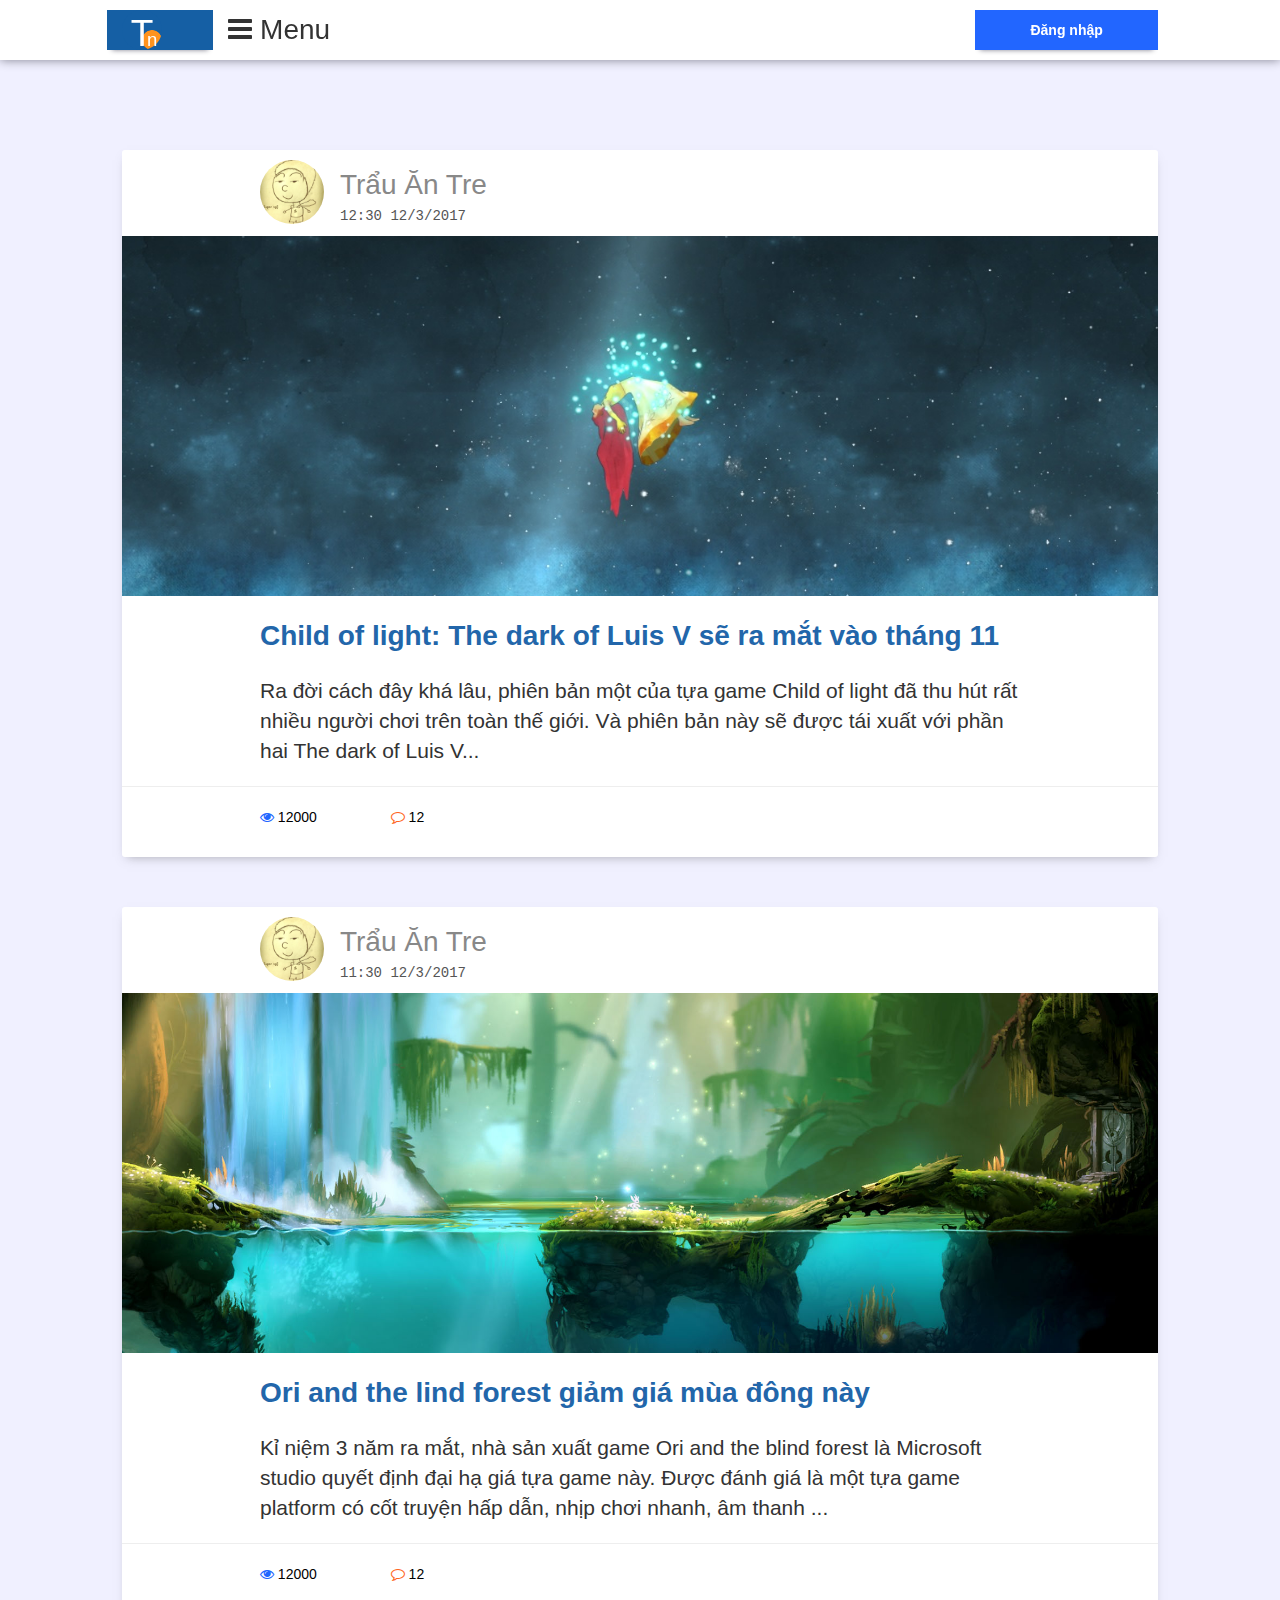
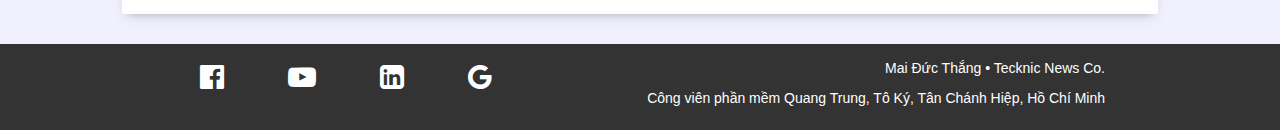
==== Frontend/index.html @ a18428ec "Theme v1" ====
<!DOCTYPE html>
<html lang="en">
<head>
    <meta charset="UTF-8">
    <title>Tecknic | Tin tức công nghệ mỗi ngày</title>
    <meta name="viewport" content="width=device-width, initial-scale=1">
    <link rel="stylesheet" href="bootstrap/css/bootstrap.min.css">
    <link rel="stylesheet" href="mainstyle.css">
    <link rel="stylesheet" href="indexStyle.css">
    <link rel="stylesheet" href="font-awesome/css/font-awesome.min.css">
    <script src="jquery.min.js" type="application/javascript"></script>
    <script src="bootstrap/js/bootstrap.min.js" type="application/javascript"></script>
</head>
<body>
<header>
    <div class="hidden-xs hidden-sm hidden-md col-lg-1"></div>
    <div class="logocontain shadow col-xs-2 col-sm-2 col-md-1 col-lg-1">
        <a href="index.html">
            <img src="img/logo.svg"/>
        </a>
    </div>
    <div class="col-xs-4 col-sm-4 col-md-5 col-lg-4">
        <div class="menuButton"><i class="fa fa-bars"></i> Menu</div>
    </div>
    <div class="col-xs-2 col-sm-4 col-md-4 col-lg-3"></div>
    <div class="col-xs-4 col-sm-2 col-md-2 col-lg-2">
        <a href="login.html">
            <div class="button buttonPrimary shadow">Đăng nhập</div>
        </a>
    </div>
    <div class="hidden-xs hidden-sm hidden-md col-lg-1"></div>
</header>
<div class="main selfclear">
    <div class="hidden-xs hidden-sm col-md-1 col-lg-1"></div>
    <div class="postContaint col-xs-12 col-sm-12 col-md-10 col-lg-10">
        <div class="post">
            <div class="postInfo fixPadding widthNarrow selfclear">
                <div class="avatar">
                    <img src="img/avartar01.jpg">
                </div>
                <div class="info">
                    <a><span class="poster">Trẩu Ăn Tre</span></a>
                    <br/>
                    <span class="datepost">12:30 12/3/2017</span>
                </div>
            </div>
            <div class="postImage">
                <img src="img/cover02.jpg">
            </div>
            <div class="postTitle fixPadding widthNarrow">
                <a href="#">Child of light: The dark of Luis V sẽ ra mắt vào tháng 11</a>
            </div>
            <div class="postBody fixPadding widthNarrow">
                <a>
                    Ra đời cách đây khá lâu, phiên bản một của tựa game Child of light đã thu hút rất nhiều người chơi
                    trên toàn thế giới. Và phiên bản này sẽ được tái xuất với phần hai The dark of Luis V...
                </a>
            </div>
            <hr/>
            <div class="postControl fixPadding widthNarrow">
                <span><i class="fa fa-eye"></i> 12000</span>
                <span><i class="fa fa-comment-o"></i> 12</span>
            </div>
        </div>
        <div class="post">
            <div class="postInfo fixPadding widthNarrow selfclear">
                <div class="avatar">
                    <img src="img/avartar01.jpg">
                </div>
                <div class="info">
                    <a><span class="poster">Trẩu Ăn Tre</span></a>
                    <br/>
                    <span class="datepost">11:30 12/3/2017</span>
                </div>
            </div>
            <div class="postImage">
                <img src="img/cover01.jpg">
            </div>
            <div class="postTitle fixPadding widthNarrow">
                <a href="#">Ori and the lind forest giảm giá mùa đông này</a>
            </div>
            <div class="postBody fixPadding widthNarrow">
                <a>
                    Kỉ niệm 3 năm ra mắt, nhà sản xuất game Ori and the blind forest là Microsoft studio quyết định đại
                    hạ giá tựa game này. Được đánh giá là một tựa game platform có cốt truyện hấp dẫn, nhịp chơi nhanh,
                    âm thanh ...
                </a>
            </div>
            <hr/>
            <div class="postControl fixPadding widthNarrow">
                <span><i class="fa fa-eye"></i> 12000</span>
                <span><i class="fa fa-comment-o"></i> 12</span>
            </div>
        </div>
    </div>
    <div class="hidden-xs hidden-sm col-md-1 col-lg-1"></div>
</div>
<footer class="selfclear">
    <div>
        <div class="footerlink col-xs-12 col-sm-12 col-md-5 col-lg-5">
            <a><span class="fa fa-facebook-official"></span></a>
            <a><span class="fa fa-youtube-play"></span></a>
            <a><span class="fa fa-linkedin-square"></span></a>
            <a><span class="fa fa-google"></span></a>
        </div>
        <div class="footercontactinfo col-xs-12 col-sm-12 col-md-7 col-lg-7">
            <p>Mai Đức Thắng &bullet; Tecknic News Co.</p>
            <p>Công viên phần mềm Quang Trung, Tô Ký, Tân Chánh Hiệp, Hồ Chí Minh</p>
        </div>
    </div>
</footer>
</body>
</html>
---- Frontend/mainstyle.css ----
body{
    background-color: #f0f0ff;
    min-width: 320px;
    font-family: sans-serif;
}
a {
    cursor: pointer;
}
body::-webkit-scrollbar{
    width: 6px;
    height: 6px;
}

body::-webkit-scrollbar-track{
    background-color: rgba(155,155,155,0.8);
}

body::-webkit-scrollbar-thumb{
    background-color: #2266aa;
}
.shadow {
    box-shadow: 0px 5px 5px -5px #80808f;
}
/*hearder*/
header {
    min-width: 320px;
    width: 100%;
    height: 60px;
    padding: 10px 0px;
    background-color: #ffffff;
    box-shadow: 0px 0px 10px #80808f;
    position: fixed;
    top: 0px;
    z-index: 10;
}
header>div{
    height: 40px;
}
.logocontain {
    background-color: #155fa4;
}
header img{
    height: 100%;
}
.menuButton {
    cursor: pointer;
    height: 100%;
    font-size: 2em;
    overflow: hidden;
}

/*main body*/
.main {
    width: 100%;
    margin-top: 100px;
}
.widthNarrow{
    margin: 0px auto;
    max-width: 780px;
}
.selfclear:after{
    content: "";
    clear: both;
    display: table;
}

/*footer*/
footer{
    min-width: 320px;
    padding: 1em;
    color: #ffffff;
    margin-top: 30px;
    background-color: #333333;
}
footer>div{
    margin: 0px auto;
    max-width: 960px;
}
.footerlink {
    text-align: center;
    letter-spacing: 1em;
    font-size: 2em;
}
.footerlink a{
    color: #ffffff;
}
.footercontactinfo{
    font-size: 1em;
}
@media screen and (min-width: 992px){
    .footercontactinfo{
        text-align: right;
    }
}
@media screen and (max-width: 992px){
    .footercontactinfo{
        text-align: center;
    }
}

/*button*/
.button{
    cursor: pointer;
    height: 40px;
    padding: 0px 10px;
    font-family: sans-serif;
    font-weight: 600;
    text-align: center;
    color: #333333;
    background-color: #ffffff;
    border: 2px solid #666666;
    line-height: 40px;
    overflow: hidden;
}
.button:hover{

}

.buttonPrimary {
    color: #ffffff;
    background-color: #2266ff;
    border: 0px;
}
.buttonPrimary:hover{
    background-color: #1133ff;
}

/*form*/
.formContain {
    margin: 0 auto;
    max-width: 640px;
    padding: 50px;
    margin-top: 50px;
    border-radius: 3px;
    box-shadow: 0px 5px 10px -5px rgba(100,100,100,0.5);
    background-color: #ffffff;
}
.formContain>div {
    margin-top: 25px;
}
.inputText input{
    width: 100%;
    font-size: 1.5em;
    padding: 0px 10px;
    border: 0px solid #ffffff;
    border-left: 2px solid #2266aa;
    transition: border 0.5s, background 0.5s;
}
.inputText input:focus{
    outline: 0px;
    border-left: 4px solid #2266ff;
    background-color: #eeeeee;
}
label {
    display: block;
    color: #666666;
}
---- Frontend/indexStyle.css ----
.post {
    width: 100%;
    background-color: #ffffff;
}
.post {
    margin-top: 50px;
    width: 100%;
    border-radius: 3px;
    box-shadow: 0px 5px 10px -5px rgba(100,100,100,0.5);
    padding-top: 10px;
}
.fixPadding{
    padding: 0px 10px;
}

/*post info*/
.postInfo{
}
.avatar{
    width: 64px;
    height: 64px;
    float: left;
    margin-right: 16px;
    position: relative;
    overflow: hidden;
    border-radius: 50%;
}
.avatar img {
    width: 100%;
    position: relative;
    top: 50%;
    transform: translate(0%,-50%);

}
.info{
    position: relative;
    min-height: 64px;
    padding: 5px 0px 0px 0px;
}
.info a {
    color: #888888;
}
.poster {
    font-size: 2em;
    margin-right: 10px;
}
.datepost{
    font-size: 1em;
    color: #555555;
    font-family: monospace;
}

/*post image*/
.postImage{
    width: 100%;
    overflow: hidden;
    position: relative;
    margin-top: 10px;
}
@media screen and (min-width: 768px){
    .postImage{
        height: 360px;
    }
}
@media screen and (max-width: 768px){
    .postImage{
        height: 50vw;
    }
}
@media screen and (max-width: 320px){
    .postImage{
        height: 160px;
    }
}
.postImage img {
    width: 100%;
    position: relative;
    top: 50%;
    transform: translate(0%,-50%);
}

/*post Title*/
.postTitle {
    margin-top: 20px;
}
.postTitle a {
    font-size: 2em;
    font-weight: 600;
    color: #2266aa;
}


/*post body*/
.postBody {
    margin-top: 20px;
}
.postBody a {
    font-size: 1.5em;
    color: #333333;
    text-decoration: none;
}

/*post control*/
.postControl {
    min-height: 50px;
    margin-top: 20px;
}
.postControl span {
    font-size: 1em;
    color: #000000;
    text-decoration: none;
    padding-right: 5em;
}
.postControl .fa-eye {
    color: #2266ff;
}
.postControl .fa-comment-o {
    color: #ff6622;
}
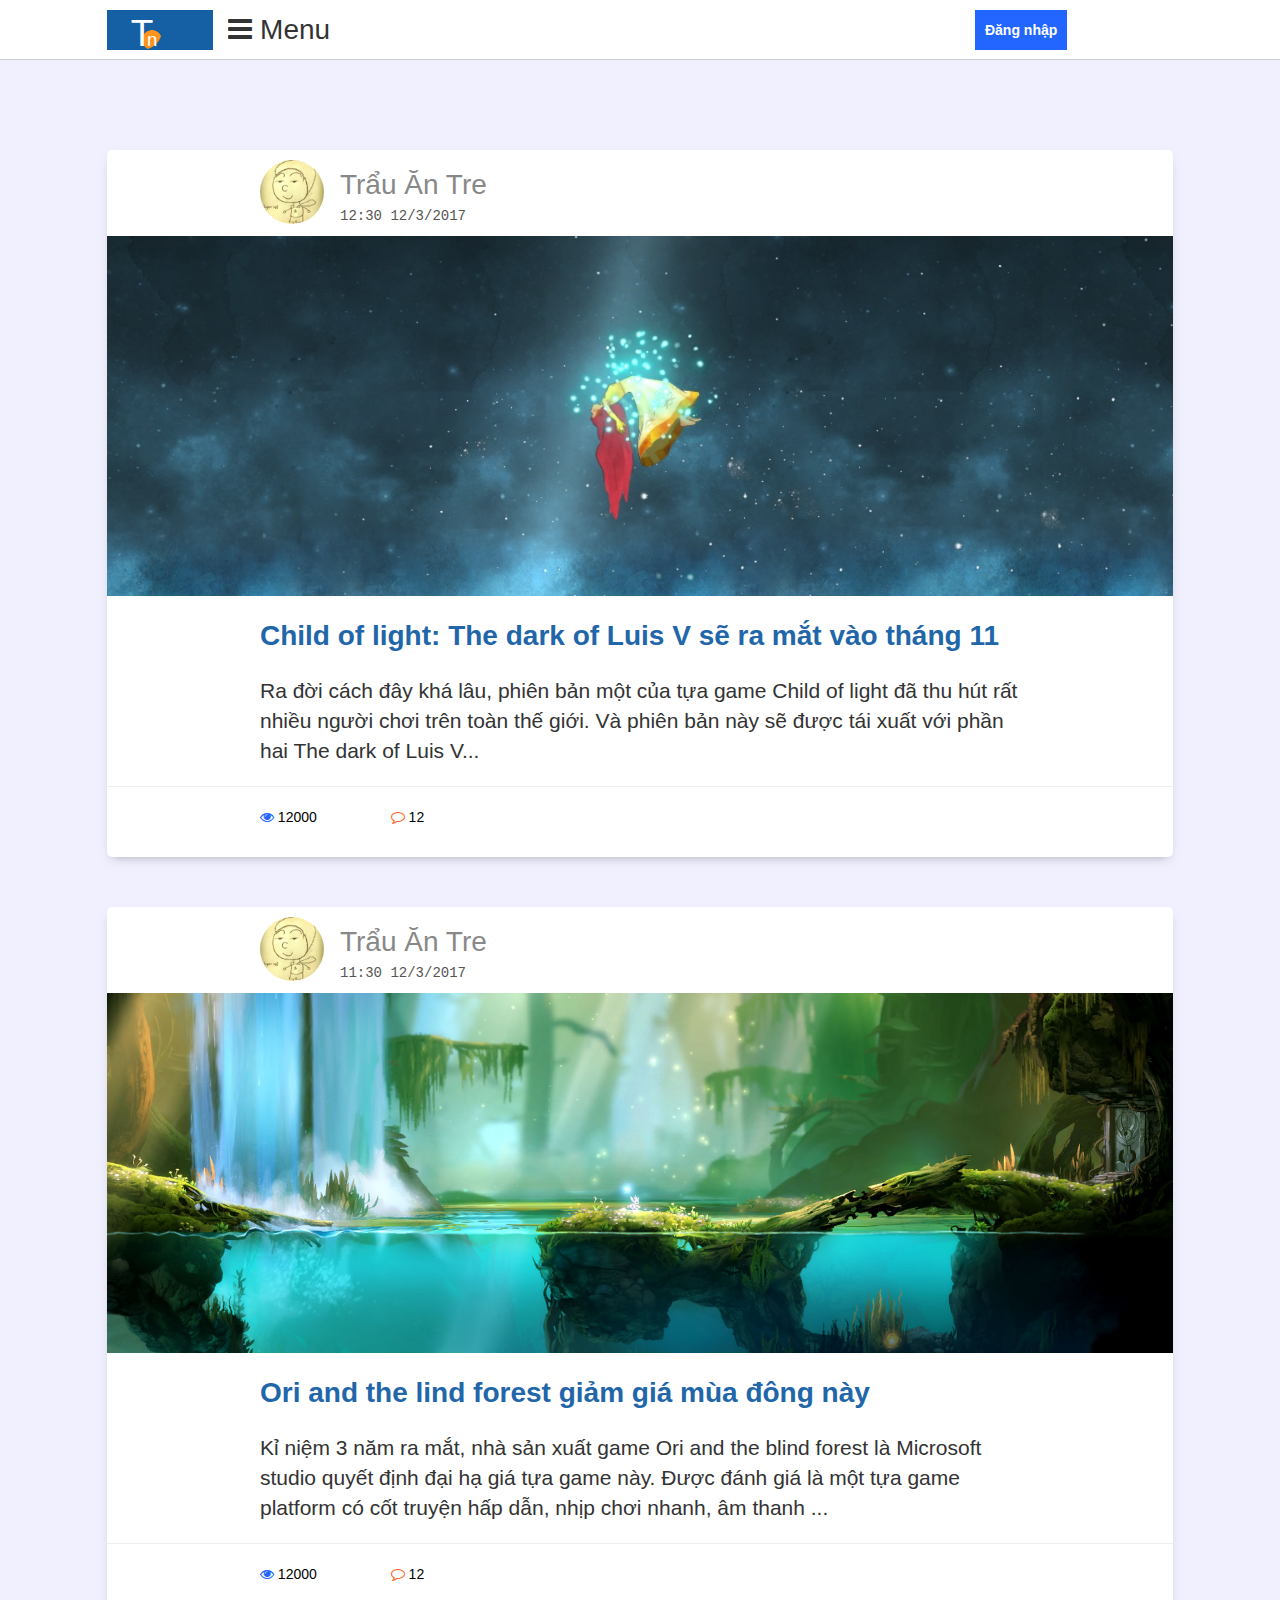
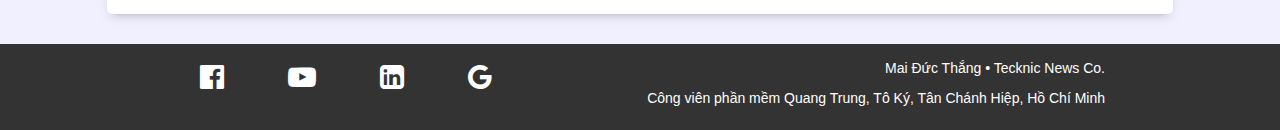
==== commit 27adde7d: "Cập nhập giao diện và database" ====
--- a/Frontend/index.html
+++ b/Frontend/index.html
@@ -14,7 +14,7 @@
 <body>
 <header>
     <div class="hidden-xs hidden-sm hidden-md col-lg-1"></div>
-    <div class="logocontain shadow col-xs-2 col-sm-2 col-md-1 col-lg-1">
+    <div class="logocontain col-xs-2 col-sm-2 col-md-1 col-lg-1">
         <a href="index.html">
             <img src="img/logo.svg"/>
         </a>
@@ -25,7 +25,7 @@
     <div class="col-xs-2 col-sm-4 col-md-4 col-lg-3"></div>
     <div class="col-xs-4 col-sm-2 col-md-2 col-lg-2">
         <a href="login.html">
-            <div class="button buttonPrimary shadow">Đăng nhập</div>
+            <button class="button buttonPrimary">Đăng nhập</button>
         </a>
     </div>
     <div class="hidden-xs hidden-sm hidden-md col-lg-1"></div>
@@ -48,10 +48,10 @@
                 <img src="img/cover02.jpg">
             </div>
             <div class="postTitle fixPadding widthNarrow">
-                <a href="#">Child of light: The dark of Luis V sẽ ra mắt vào tháng 11</a>
+                <a href="post.html">Child of light: The dark of Luis V sẽ ra mắt vào tháng 11</a>
             </div>
             <div class="postBody fixPadding widthNarrow">
-                <a>
+                <a href="post.html">
                     Ra đời cách đây khá lâu, phiên bản một của tựa game Child of light đã thu hút rất nhiều người chơi
                     trên toàn thế giới. Và phiên bản này sẽ được tái xuất với phần hai The dark of Luis V...
                 </a>
--- a/Frontend/mainstyle.css
+++ b/Frontend/mainstyle.css
@@ -6,16 +6,16 @@
 a {
     cursor: pointer;
 }
-body::-webkit-scrollbar{
+*::-webkit-scrollbar{
     width: 6px;
     height: 6px;
 }
 
-body::-webkit-scrollbar-track{
+*::-webkit-scrollbar-track{
     background-color: rgba(155,155,155,0.8);
 }
 
-body::-webkit-scrollbar-thumb{
+*::-webkit-scrollbar-thumb{
     background-color: #2266aa;
 }
 .shadow {
@@ -28,7 +28,8 @@
     height: 60px;
     padding: 10px 0px;
     background-color: #ffffff;
-    box-shadow: 0px 0px 10px #80808f;
+    /*box-shadow: 0px 0px 10px #80808f;*/
+    border-bottom: 1px solid #cccccc;
     position: fixed;
     top: 0px;
     z-index: 10;
@@ -143,12 +144,12 @@
     font-size: 1.5em;
     padding: 0px 10px;
     border: 0px solid #ffffff;
-    border-left: 2px solid #2266aa;
+    border-left: 2px solid #226699;
     transition: border 0.5s, background 0.5s;
 }
 .inputText input:focus{
     outline: 0px;
-    border-left: 4px solid #2266ff;
+    border-left: 2px solid #2266ff;
     background-color: #eeeeee;
 }
 label {
--- a/Frontend/indexStyle.css
+++ b/Frontend/indexStyle.css
@@ -1,13 +1,15 @@
+.postContaint{
+    padding-left: 0px;
+    padding-right: 0px;
+}
 .post {
     width: 100%;
     background-color: #ffffff;
-}
-.post {
     margin-top: 50px;
-    width: 100%;
-    border-radius: 3px;
+    border-radius: 5px;
     box-shadow: 0px 5px 10px -5px rgba(100,100,100,0.5);
     padding-top: 10px;
+    /*border: 1px solid #cccccc;*/
 }
 .fixPadding{
     padding: 0px 10px;
@@ -118,3 +120,81 @@
     color: #ff6622;
 }
 
+
+/*Post Tran theme*/
+/*bonus*/
+.postTran {
+    width: 100%;
+    background-color: #ffffff;
+    position: relative;
+    margin-top: 50px;
+    border-radius: 3px;
+    box-shadow: 0px 5px 10px -5px rgba(100,100,100,0.5);
+}
+.postInfoTran{
+    position: absolute;
+    top: 0px;
+    z-index: 1;
+    width: 100%;
+    padding-top: 20px;
+    background: linear-gradient(rgba(0,0,0,0.8),rgba(0,0,0,0));
+}
+.postTran .info a {
+    color: #eeeeee;
+}
+.postTran .datepost{
+    font-size: 1em;
+    color: #cccccc;
+    font-family: monospace;
+}
+.postTitle p {
+    font-size: 2em;
+    font-weight: 600;
+    color: #2266aa;
+}
+.postBody p {
+    font-size: 1.5em;
+    color: #333333;
+}
+.postBody img {
+    width: 100%;
+}
+
+/*comment*/
+.commentContain{
+    /*background-color: #cceeff;*/
+}
+.commentInfo {
+    /*background-color: #cceeff;*/
+    padding: 10px;
+}
+.commentInfo span, .commentInfo .datepost{
+    color: #555555;
+}
+.commentContent{
+    padding-left: 74px;
+    color: #333333;
+    font-size: 1.5em;
+}
+.commentContain .avatar{
+    width: 48px;
+    height: 48px;
+}
+.commentContain .info{
+    position: relative;
+    min-height: 48px;
+    padding: 0px;
+}
+.commentContain .poster {
+    font-size: 1.5em;
+    margin-right: 10px;
+}
+.commentIndex {
+    text-align: right;
+}
+textarea {
+    width: 100%;
+}
+
+
+
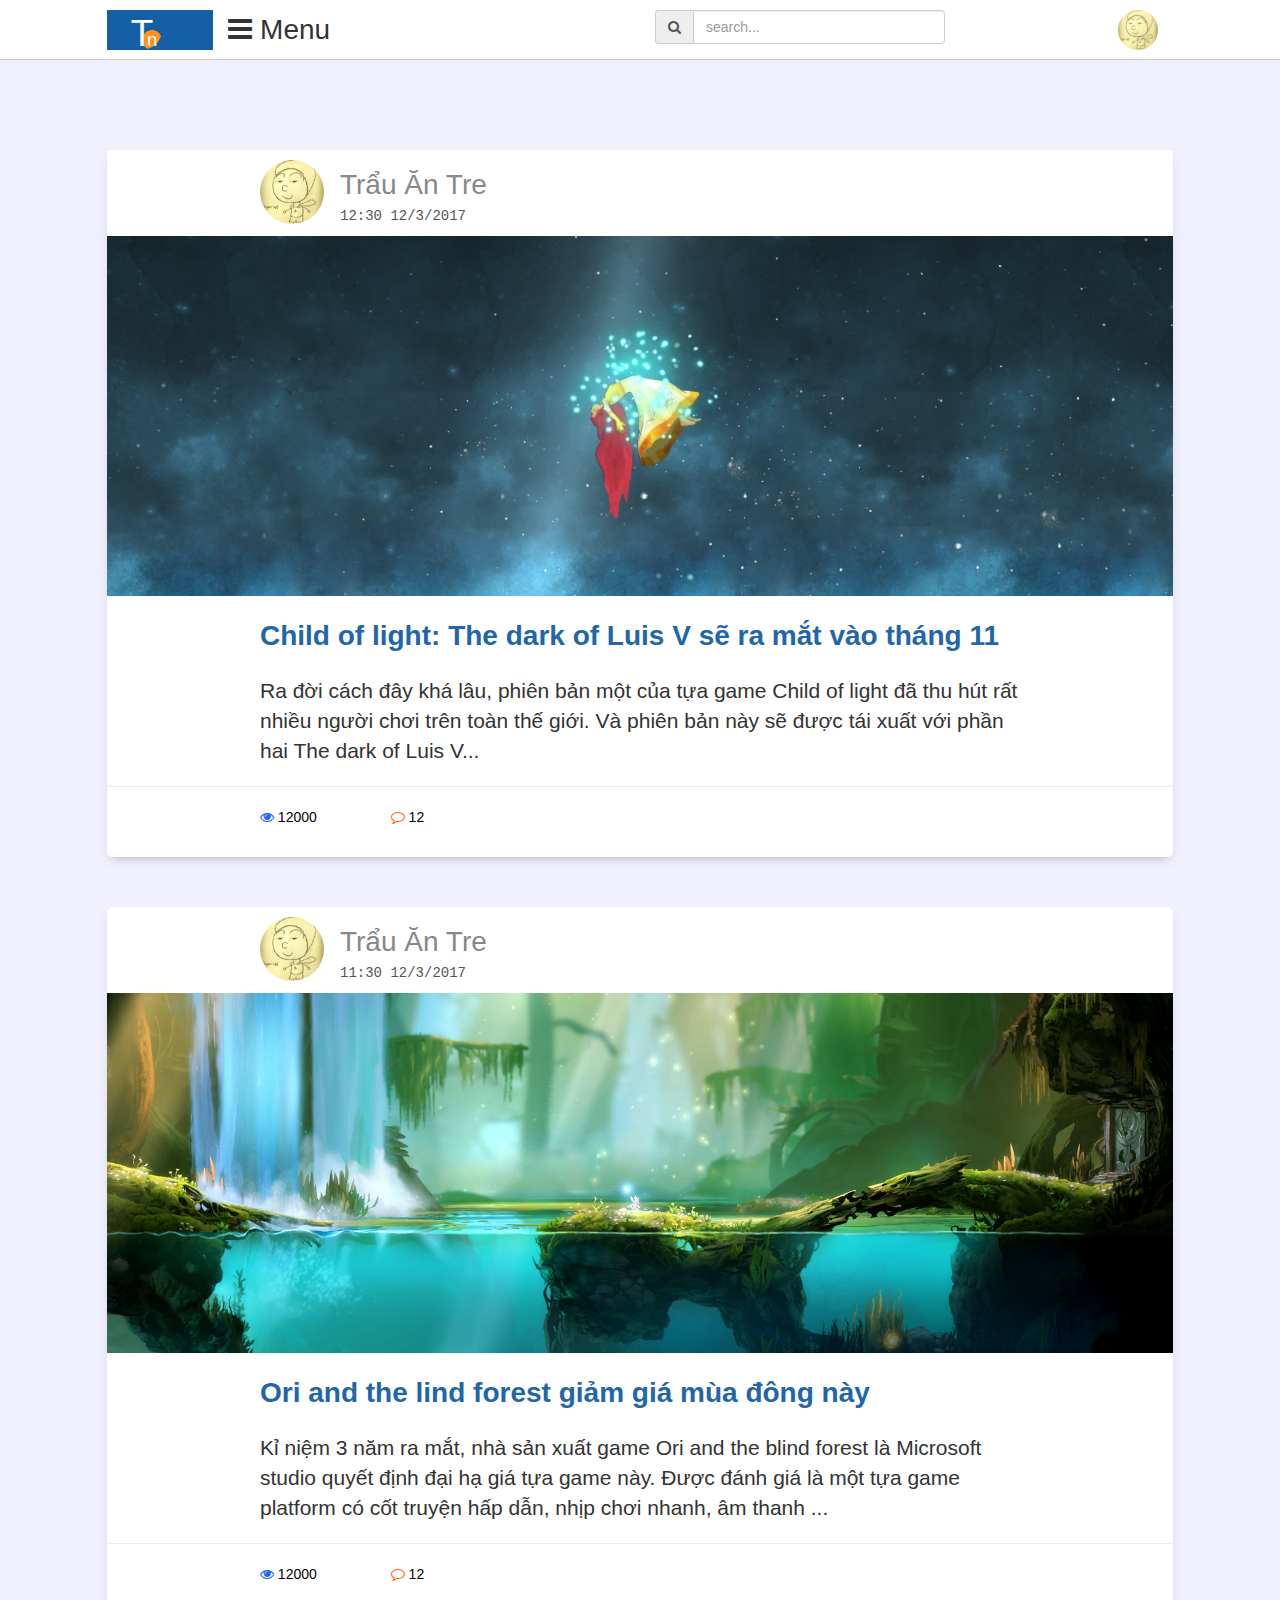
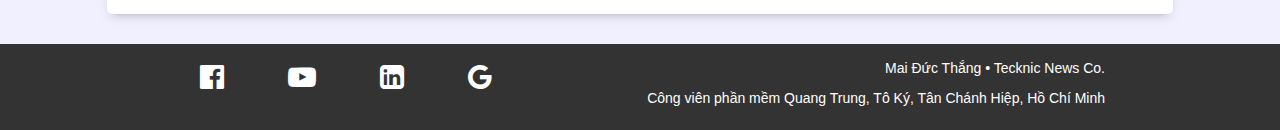
==== commit f7dfb2b5: "theme V2" ====
--- a/Frontend/index.html
+++ b/Frontend/index.html
@@ -10,6 +10,7 @@
     <link rel="stylesheet" href="font-awesome/css/font-awesome.min.css">
     <script src="jquery.min.js" type="application/javascript"></script>
     <script src="bootstrap/js/bootstrap.min.js" type="application/javascript"></script>
+    <script src="UIControll.js" type="application/javascript"></script>
 </head>
 <body>
 <header>
@@ -19,17 +20,53 @@
             <img src="img/logo.svg"/>
         </a>
     </div>
-    <div class="col-xs-4 col-sm-4 col-md-5 col-lg-4">
-        <div class="menuButton"><i class="fa fa-bars"></i> Menu</div>
+    <div class="col-xs-2 col-sm-4 col-md-5 col-lg-4">
+        <div class="menuButton" onclick="showNav()"><i class="fa fa-bars"></i> Menu</div>
     </div>
-    <div class="col-xs-2 col-sm-4 col-md-4 col-lg-3"></div>
+    <div class="col-xs-4 col-sm-4 col-md-4 col-lg-3">
+        <form>
+        <div class="input-group">
+            <span class="input-group-addon"><i class="fa fa-search"></i></span>
+            <input id="search" type="text" class="form-control" name="search" placeholder="search...">
+        </div>
+        </form>
+    </div>
     <div class="col-xs-4 col-sm-2 col-md-2 col-lg-2">
-        <a href="login.html">
-            <button class="button buttonPrimary">Đăng nhập</button>
-        </a>
+        <!--<a href="login.html">-->
+            <!--<button class="button buttonPrimary">Đăng nhập</button>-->
+        <!--</a>-->
+        <div class="userInfoContain" onclick="userMenuToggle()">
+            <div class="userAvatar">
+                <img src="img/avartar01.jpg">
+            </div>
+        </div>
     </div>
     <div class="hidden-xs hidden-sm hidden-md col-lg-1"></div>
 </header>
+<nav class="">
+    <div class="closebackground" onclick="closeNav()"></div>
+    <div class="navContain col-xs-12 col-sm-6 col-md-4 col-lg-4">
+        <ul>
+            <a onclick="closeNav()"><li><i class="fa fa-times"></i></li></a>
+            <hr/>
+            <a href="articlePost.html"><li>Đăng bài</li></a>
+            <hr/>
+            <a href="managerPage.html"><li>Quản lý</li></a>
+            <hr/>
+            <a><li>Điện thoại</li></a>
+            <a><li>Laptop</li></a>
+            <a><li>Khác</li></a>
+        </ul>
+    </div>
+</nav>
+<div class="userMenu">
+    <ul class="col-xs-4 col-sm-2 col-md-2 col-lg-2">
+        <a><li>Tường nhà bạn</li></a>
+        <a><li>Quản lý cá nhân</li></a>
+        <a><li>Đổi mật khẩu</li></a>
+        <a><li>Đăng xuất</li></a>
+    </ul>
+</div>
 <div class="main selfclear">
     <div class="hidden-xs hidden-sm col-md-1 col-lg-1"></div>
     <div class="postContaint col-xs-12 col-sm-12 col-md-10 col-lg-10">
--- a/Frontend/mainstyle.css
+++ b/Frontend/mainstyle.css
@@ -132,9 +132,11 @@
     max-width: 640px;
     padding: 50px;
     margin-top: 50px;
+    background-color: #ffffff;
+}
+.formBox{
     border-radius: 3px;
     box-shadow: 0px 5px 10px -5px rgba(100,100,100,0.5);
-    background-color: #ffffff;
 }
 .formContain>div {
     margin-top: 25px;
@@ -155,4 +157,88 @@
 label {
     display: block;
     color: #666666;
+}
+textarea {
+    width: 100%;
+    background-color: #ffffff;
+}
+
+
+.wallInfo{
+    font-size: 1.5em;
+}
+
+/*nav*/
+nav {
+    position: fixed;
+    width: 100%;
+    height: 100vh;
+    top: 0px;
+    left: 0px;
+    font-size: 2em;
+    z-index: 10;
+    display: none;
+}
+.closebackground {
+    position: absolute;
+    width: 100%;
+    height: 100%;
+    background-color: rgba(51,51,51,0.5);
+}
+.navContain{
+    position: absolute;
+    background-color: #ffffff;
+    height: 100%;
+}
+ul{
+    list-style-type: none;
+    padding: 10px;
+    margin: 0px;
+}
+ul hr {
+    margin: 0px;
+}
+
+ul a:hover{
+    text-decoration: none;
+}
+
+/*user*/
+.userInfoContain{
+    font-size: 1.5em;
+    line-height: 40px;
+    cursor: pointer;
+}
+.userAvatar{
+    width: 40px;
+    height: 40px;
+    float: right;
+    position: relative;
+    overflow: hidden;
+    border-radius: 50%;
+}
+.userAvatar img {
+    width: 100%;
+    height: auto;
+    position: relative;
+    top: 50%;
+    transform: translate(0%,-50%);
+
+}
+.userMenu{
+    position: fixed;
+    width: 100%;
+    right: 0px;
+    top: 50px;
+    z-index: 9;
+    display: none;
+}
+.userMenu ul{
+    background-color: #ffffff;
+    position: fixed;
+    right: 0px;
+    border: 1px solid #cccccc;
+}
+.userMenu li {
+    margin-top: 5px;
 }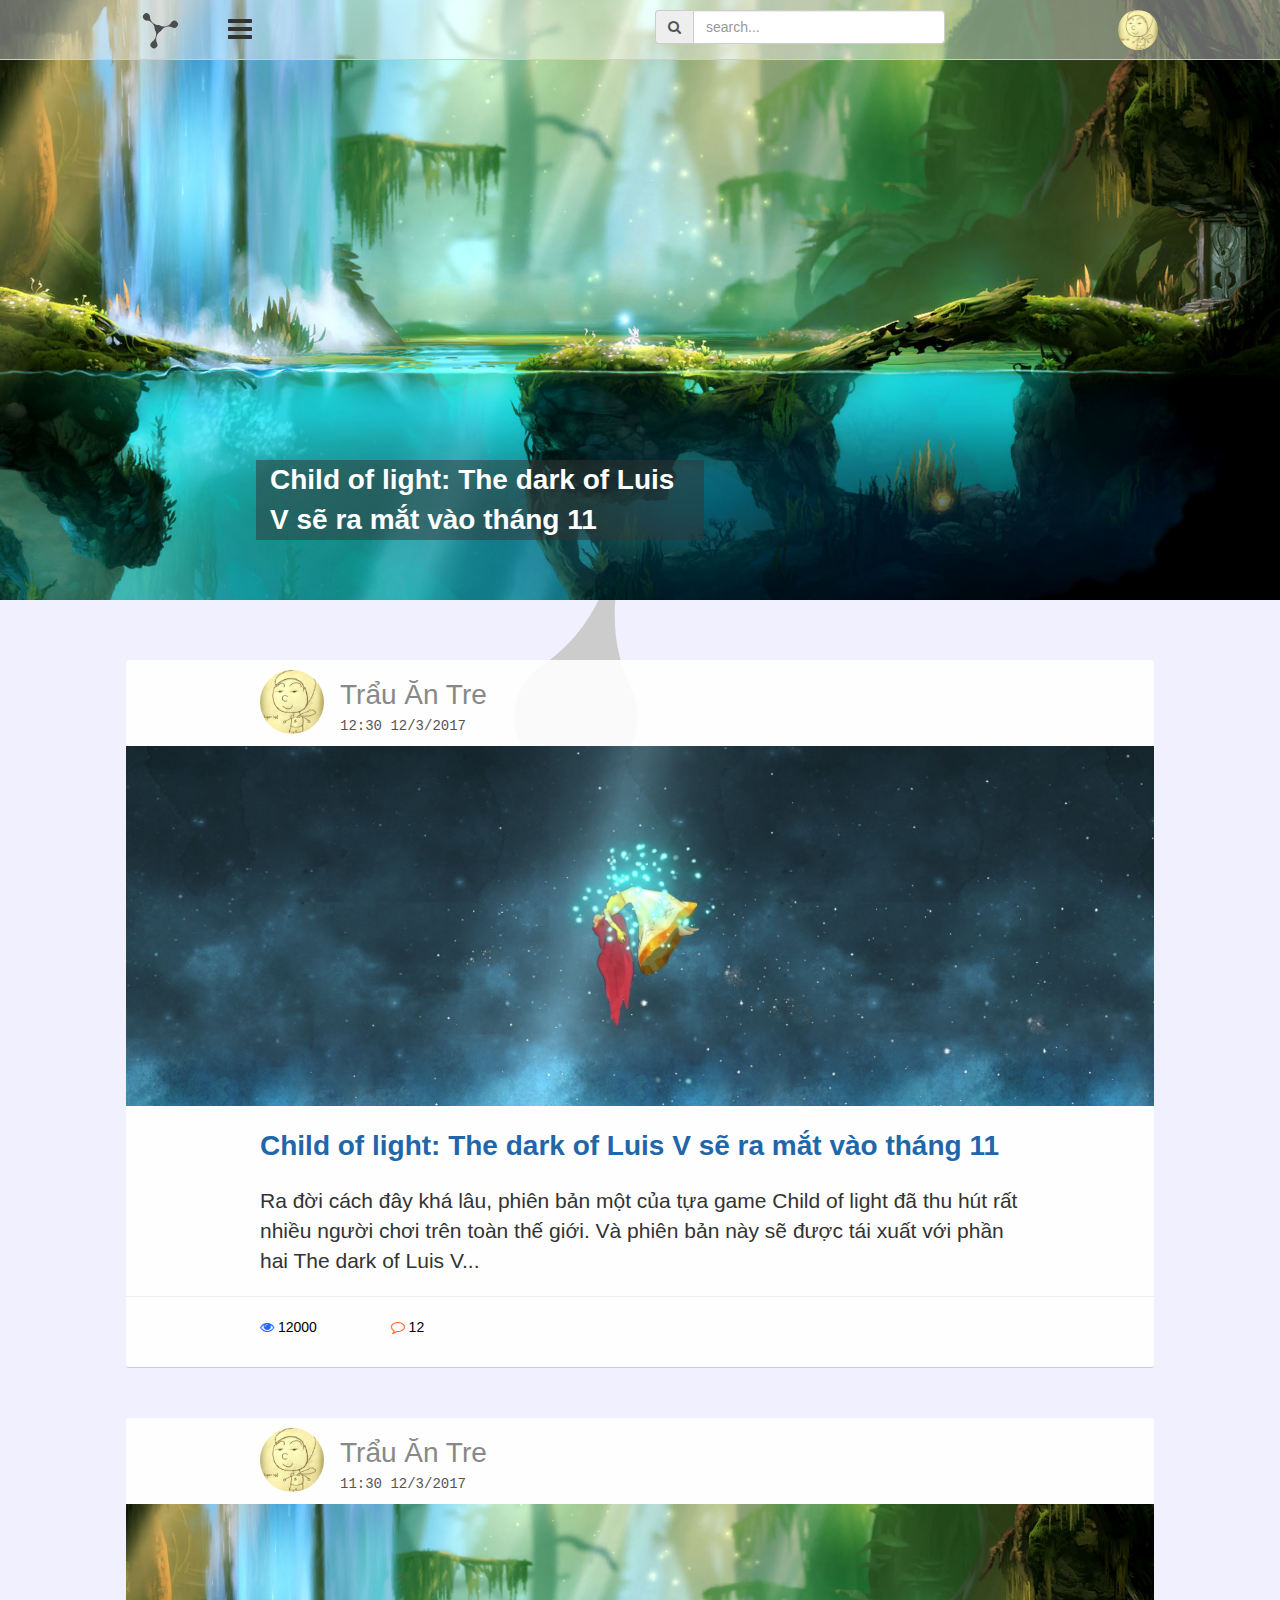
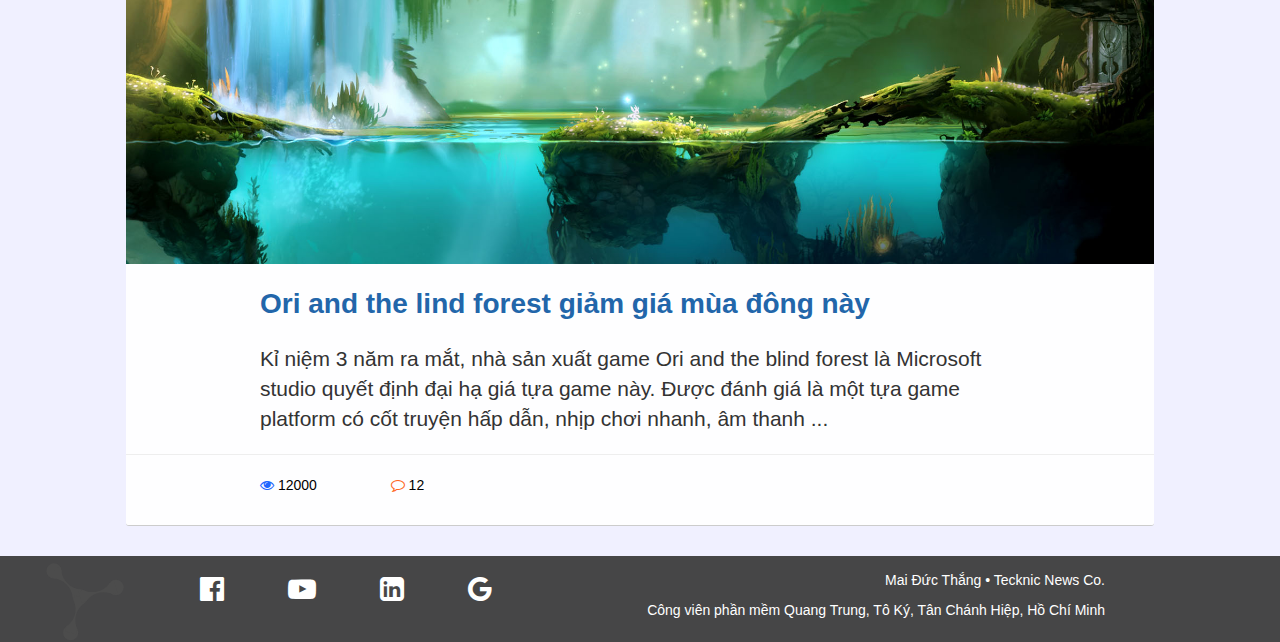
==== commit 10c605d8: "update database" ====
--- a/Frontend/index.html
+++ b/Frontend/index.html
@@ -17,23 +17,23 @@
     <div class="hidden-xs hidden-sm hidden-md col-lg-1"></div>
     <div class="logocontain col-xs-2 col-sm-2 col-md-1 col-lg-1">
         <a href="index.html">
-            <img src="img/logo.svg"/>
+            <img src="img/newlogo.svg"/>
         </a>
     </div>
     <div class="col-xs-2 col-sm-4 col-md-5 col-lg-4">
-        <div class="menuButton" onclick="showNav()"><i class="fa fa-bars"></i> Menu</div>
+        <div class="menuButton" onclick="showNav()"><i class="fa fa-bars"></i></div>
     </div>
     <div class="col-xs-4 col-sm-4 col-md-4 col-lg-3">
         <form>
-        <div class="input-group">
-            <span class="input-group-addon"><i class="fa fa-search"></i></span>
-            <input id="search" type="text" class="form-control" name="search" placeholder="search...">
-        </div>
+            <div class="input-group">
+                <span class="input-group-addon"><i class="fa fa-search"></i></span>
+                <input id="search" type="text" class="form-control" name="search" placeholder="search...">
+            </div>
         </form>
     </div>
     <div class="col-xs-4 col-sm-2 col-md-2 col-lg-2">
         <!--<a href="login.html">-->
-            <!--<button class="button buttonPrimary">Đăng nhập</button>-->
+        <!--<button class="button buttonPrimary">Đăng nhập</button>-->
         <!--</a>-->
         <div class="userInfoContain" onclick="userMenuToggle()">
             <div class="userAvatar">
@@ -47,29 +47,67 @@
     <div class="closebackground" onclick="closeNav()"></div>
     <div class="navContain col-xs-12 col-sm-6 col-md-4 col-lg-4">
         <ul>
-            <a onclick="closeNav()"><li><i class="fa fa-times"></i></li></a>
+            <a onclick="closeNav()">
+                <li><i class="fa fa-times"></i></li>
+            </a>
             <hr/>
-            <a href="articlePost.html"><li>Đăng bài</li></a>
+            <a href="articlePost.html">
+                <li>Đăng bài</li>
+            </a>
             <hr/>
-            <a href="managerPage.html"><li>Quản lý</li></a>
+            <a href="managerPage.html">
+                <li>Quản lý</li>
+            </a>
             <hr/>
-            <a><li>Điện thoại</li></a>
-            <a><li>Laptop</li></a>
-            <a><li>Khác</li></a>
+            <a>
+                <li>Điện thoại</li>
+            </a>
+            <a>
+                <li>Laptop</li>
+            </a>
+            <a>
+                <li>Khác</li>
+            </a>
         </ul>
     </div>
 </nav>
 <div class="userMenu">
     <ul class="col-xs-4 col-sm-2 col-md-2 col-lg-2">
-        <a><li>Tường nhà bạn</li></a>
-        <a><li>Quản lý cá nhân</li></a>
-        <a><li>Đổi mật khẩu</li></a>
-        <a><li>Đăng xuất</li></a>
+        <a>
+            <li>Tường nhà bạn</li>
+        </a>
+        <a>
+            <li>Quản lý cá nhân</li>
+        </a>
+        <a>
+            <li>Đổi mật khẩu</li>
+        </a>
+        <a>
+            <li>Đăng xuất</li>
+        </a>
     </ul>
 </div>
+<div class="slideShow">
+    <div class="slideContain selfclear">
+        <div class="slide" style="background-image: url('img/cover01.jpg')">
+            <a>Child of light: The dark of Luis V sẽ ra mắt vào tháng 11</a>
+        </div>
+        <div class="slide" style="background-image: url('img/cover02.jpg')">
+            <a href="#">Ori and the lind forest giảm giá mùa đông này</a>
+        </div>
+        <div class="slide" style="background-image: url('img/profileCover.jpg')">
+            <a href="#">Ori and the lind forest giảm giá mùa đông này</a>
+        </div>
+        <div class="slide" style="background-image: url('img/post02.jpg')">
+            <a>Child of light: The dark of Luis V sẽ ra mắt vào tháng 11</a>
+        </div>
+        <div class="slide" style="background-image: url('img/post03.jpg')">
+            <a>Child of light: The dark of Luis V sẽ ra mắt vào tháng 11</a>
+        </div>
+    </div>
+</div>
 <div class="main selfclear">
-    <div class="hidden-xs hidden-sm col-md-1 col-lg-1"></div>
-    <div class="postContaint col-xs-12 col-sm-12 col-md-10 col-lg-10">
+    <div class="postContaint">
         <div class="post">
             <div class="postInfo fixPadding widthNarrow selfclear">
                 <div class="avatar">
@@ -130,7 +168,6 @@
             </div>
         </div>
     </div>
-    <div class="hidden-xs hidden-sm col-md-1 col-lg-1"></div>
 </div>
 <footer class="selfclear">
     <div>
--- a/Frontend/mainstyle.css
+++ b/Frontend/mainstyle.css
@@ -1,7 +1,26 @@
 body{
+    /*background: linear-gradient(to right, rgba(255,255,255,0),rgba(255,255,255,1),rgba(255,255,255,0));*/
     background-color: #f0f0ff;
+    background-image: url("img/backgroundlogo.svg");
+    background-position: center;
+    background-attachment: fixed;
+    background-repeat: no-repeat;
     min-width: 320px;
     font-family: sans-serif;
+}
+body::before{
+    /*content: "";*/
+    /*filter: opacity(0.5);*/
+    /*background: linear-gradient(to right, rgba(255,255,255,0),rgba(255,255,255,1),rgba(255,255,255,0));*/
+    /*position: fixed;*/
+    /*z-index: -1;*/
+    /*width: 100vw;*/
+    /*height: 100vh;*/
+    /*background-image: url("img/cover02.jpg");*/
+    /*background-position: center;*/
+    /*background-attachment: fixed;*/
+    /*background-repeat: no-repeat;*/
+
 }
 a {
     cursor: pointer;
@@ -12,22 +31,25 @@
 }
 
 *::-webkit-scrollbar-track{
-    background-color: rgba(155,155,155,0.8);
+    background-color: rgba(200,200,200,0.8);
 }
 
 *::-webkit-scrollbar-thumb{
-    background-color: #2266aa;
+    background-color: #333333;
 }
 .shadow {
     box-shadow: 0px 5px 5px -5px #80808f;
 }
+.fixPadingTop{
+    padding-top: 50px;
+}
 /*hearder*/
 header {
     min-width: 320px;
     width: 100%;
     height: 60px;
     padding: 10px 0px;
-    background-color: #ffffff;
+    background-color: rgba(255,255,255,0.4);
     /*box-shadow: 0px 0px 10px #80808f;*/
     border-bottom: 1px solid #cccccc;
     position: fixed;
@@ -38,7 +60,7 @@
     height: 40px;
 }
 .logocontain {
-    background-color: #155fa4;
+
 }
 header img{
     height: 100%;
@@ -50,10 +72,11 @@
     overflow: hidden;
 }
 
+
 /*main body*/
 .main {
     width: 100%;
-    margin-top: 100px;
+    margin-top: 60px;
 }
 .widthNarrow{
     margin: 0px auto;
@@ -71,7 +94,11 @@
     padding: 1em;
     color: #ffffff;
     margin-top: 30px;
-    background-color: #333333;
+    background-color: rgba(51,51,51,0.9);
+    background-image: url("img/newlogo.svg");
+    background-position: left center;
+    background-repeat: no-repeat;
+    min-width: 320px;
 }
 footer>div{
     margin: 0px auto;
@@ -188,6 +215,9 @@
 .navContain{
     position: absolute;
     background-color: #ffffff;
+    background-image: url("img/backgroundlogo.svg");
+    background-position: right bottom;
+    background-repeat: no-repeat;
     height: 100%;
 }
 ul{
--- a/Frontend/indexStyle.css
+++ b/Frontend/indexStyle.css
@@ -1,20 +1,102 @@
+/*Slide show*/
+.slideShow{
+    width: 100%;
+    height: 600px;
+    overflow-x: hidden;
+    position: relative;
+}
+.slideContain{
+    padding: 0px;
+    margin: 0px;
+    width: 500%;
+    height: 100%;
+    position: absolute;
+    /*left: -100%;*/
+    animation: slideShow 8s alternate infinite;
+}
+@-webkit-keyframes slideShow {
+    0%{left: 0%}
+    10%{left: 0%}
+    15%{left: -100%}
+    35%{left: -100%}
+    40%{left: -200%}
+    60%{left: -200%}
+    65%{left: -300%}
+    85%{left: -300%}
+    90%{left: -400%}
+    100%{left: -400%}
+}
+@-webkit-keyframes slideShowText {
+    0%{left: 20%}
+    10%{left: 15%}
+    12.5%{left: 25%}
+    15%{left: 25%}
+    25%{left: 20%}
+    35%{left: 15%}
+    37.5%{left: 25%}
+    40%{left: 25%}
+    50%{left: 20%}
+    60%{left: 15%}
+    62.5%{left: 25%}
+    65%{left: 25%}
+    75%{left: 20%}
+    85%{left: 15%}
+    87.5%{left: 25%}
+    90%{left: 25%}
+    100%{left: 20%}
+}
+.slide {
+    position: relative;
+    box-sizing: border-box;
+    width: 20%;
+    height: 100%;
+    float: left;
+    background-position: center;
+    background-attachment: local;
+    background-repeat: no-repeat;
+    background-size: cover;
+}
+.slide a {
+    background-color: rgba(51,51,51,0.5);
+    max-width: 35%;
+    max-height: 25%;
+    font-size: 2em;
+    font-weight: bold;
+    overflow: hidden;
+    padding: 0px 0.5em;
+    color: #ffffff;
+    position: absolute;
+    left: 20%;
+    bottom: 10%;
+    animation: slideShowText 8s linear infinite;
+}
+.slide a:hover {
+    text-decoration: none;
+}
+/*post*/
 .postContaint{
     padding-left: 0px;
     padding-right: 0px;
+    margin: auto;
+    max-width: 1028px;
 }
 .post {
     width: 100%;
-    background-color: #ffffff;
+    position: relative;
+    background-color: rgba(255,255,255,0.9);
     margin-top: 50px;
-    border-radius: 5px;
-    box-shadow: 0px 5px 10px -5px rgba(100,100,100,0.5);
+    border-radius: 3px;
+    /*box-shadow: 0px 5px 10px -5px rgba(100,100,100,0.5);*/
     padding-top: 10px;
-    /*border: 1px solid #cccccc;*/
-}
+    border-bottom: 1px solid #cccccc;
+}
+
 .fixPadding{
     padding: 0px 10px;
 }
-
+svg {
+    display: none;
+}
 /*post info*/
 .postInfo{
 }
